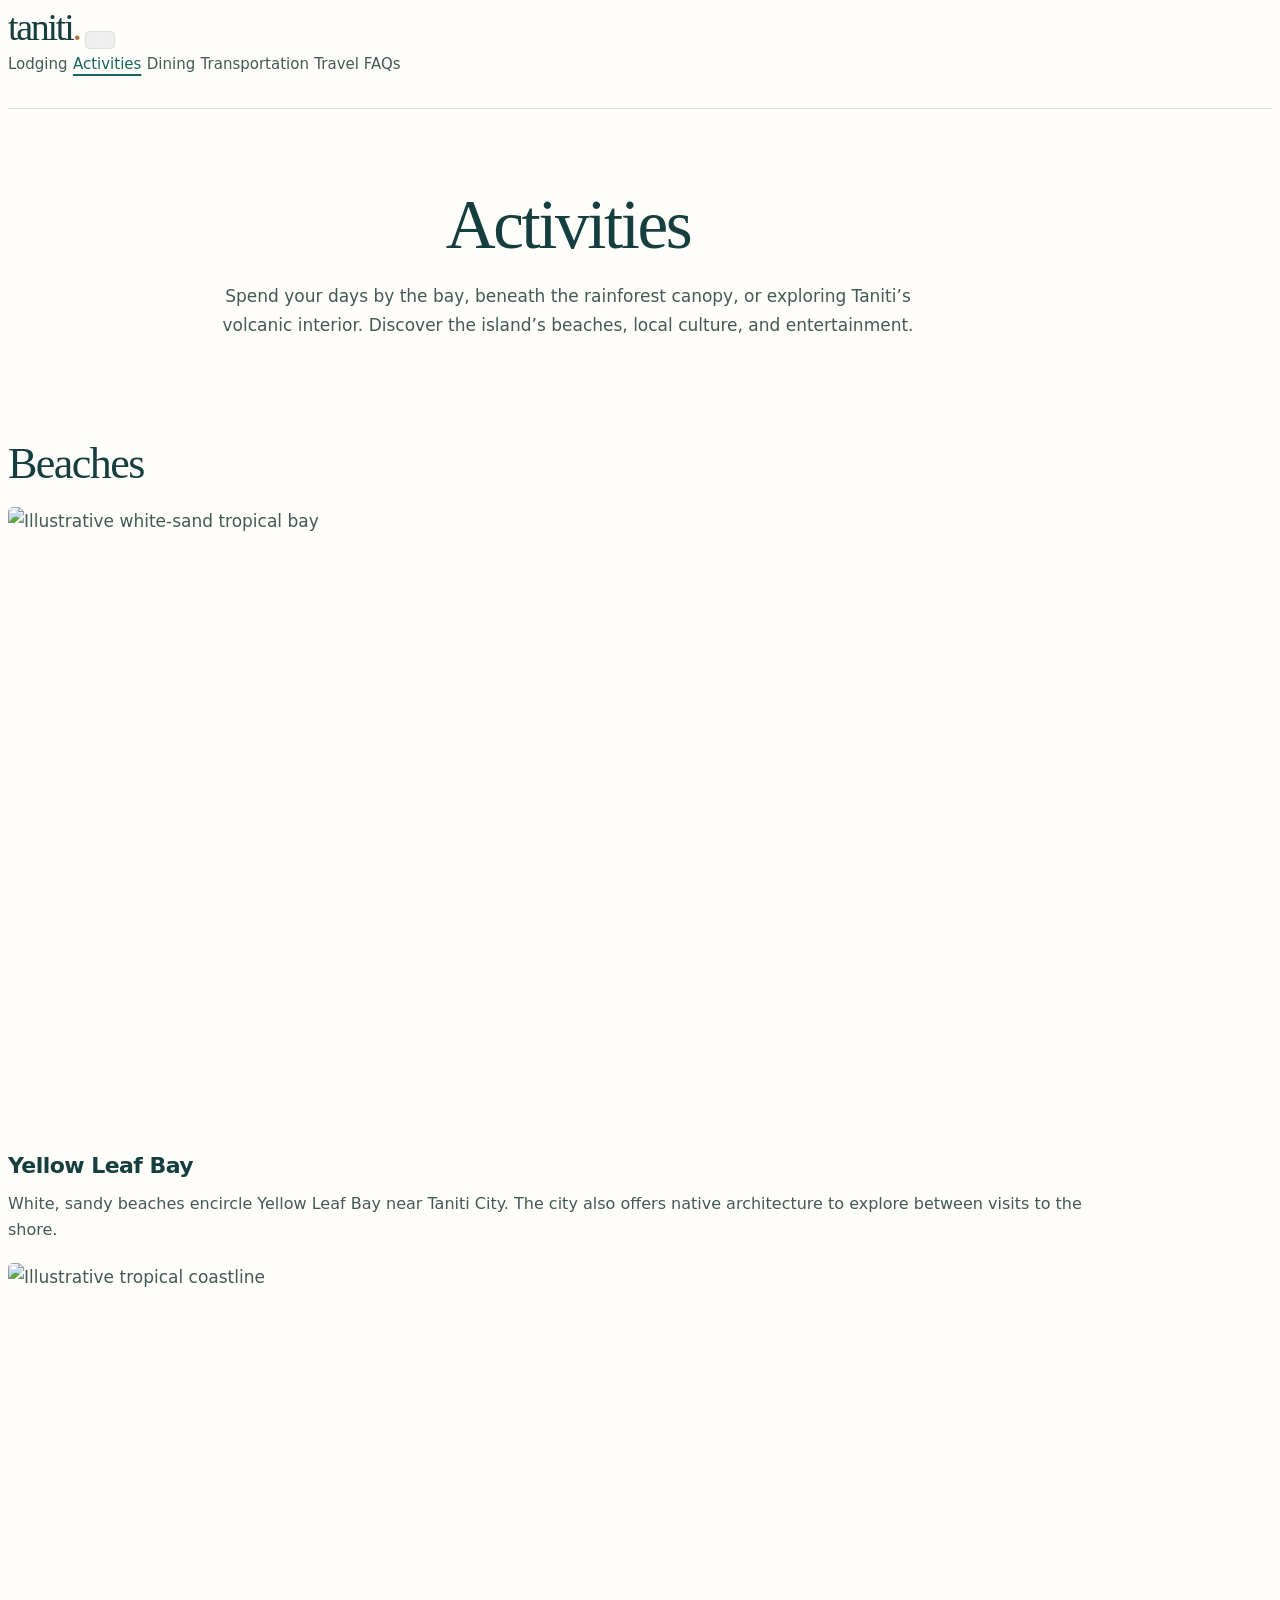
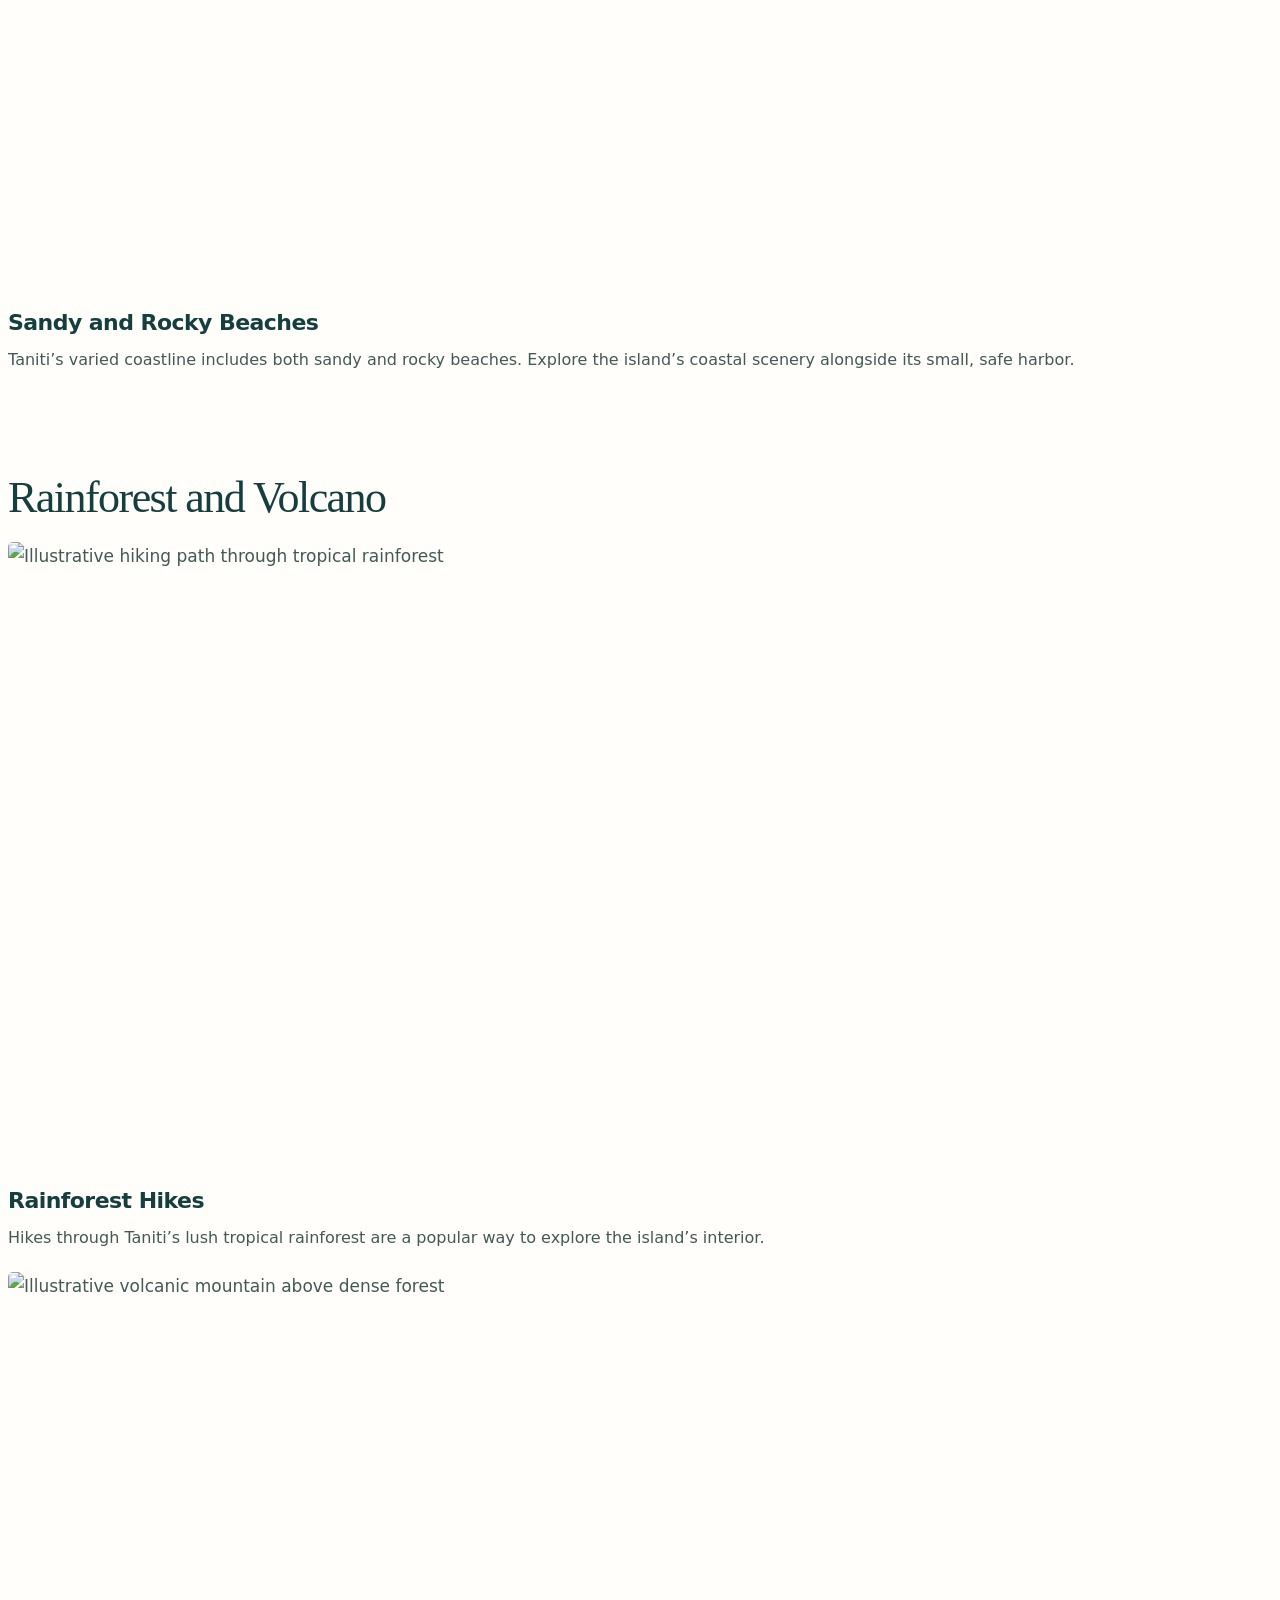
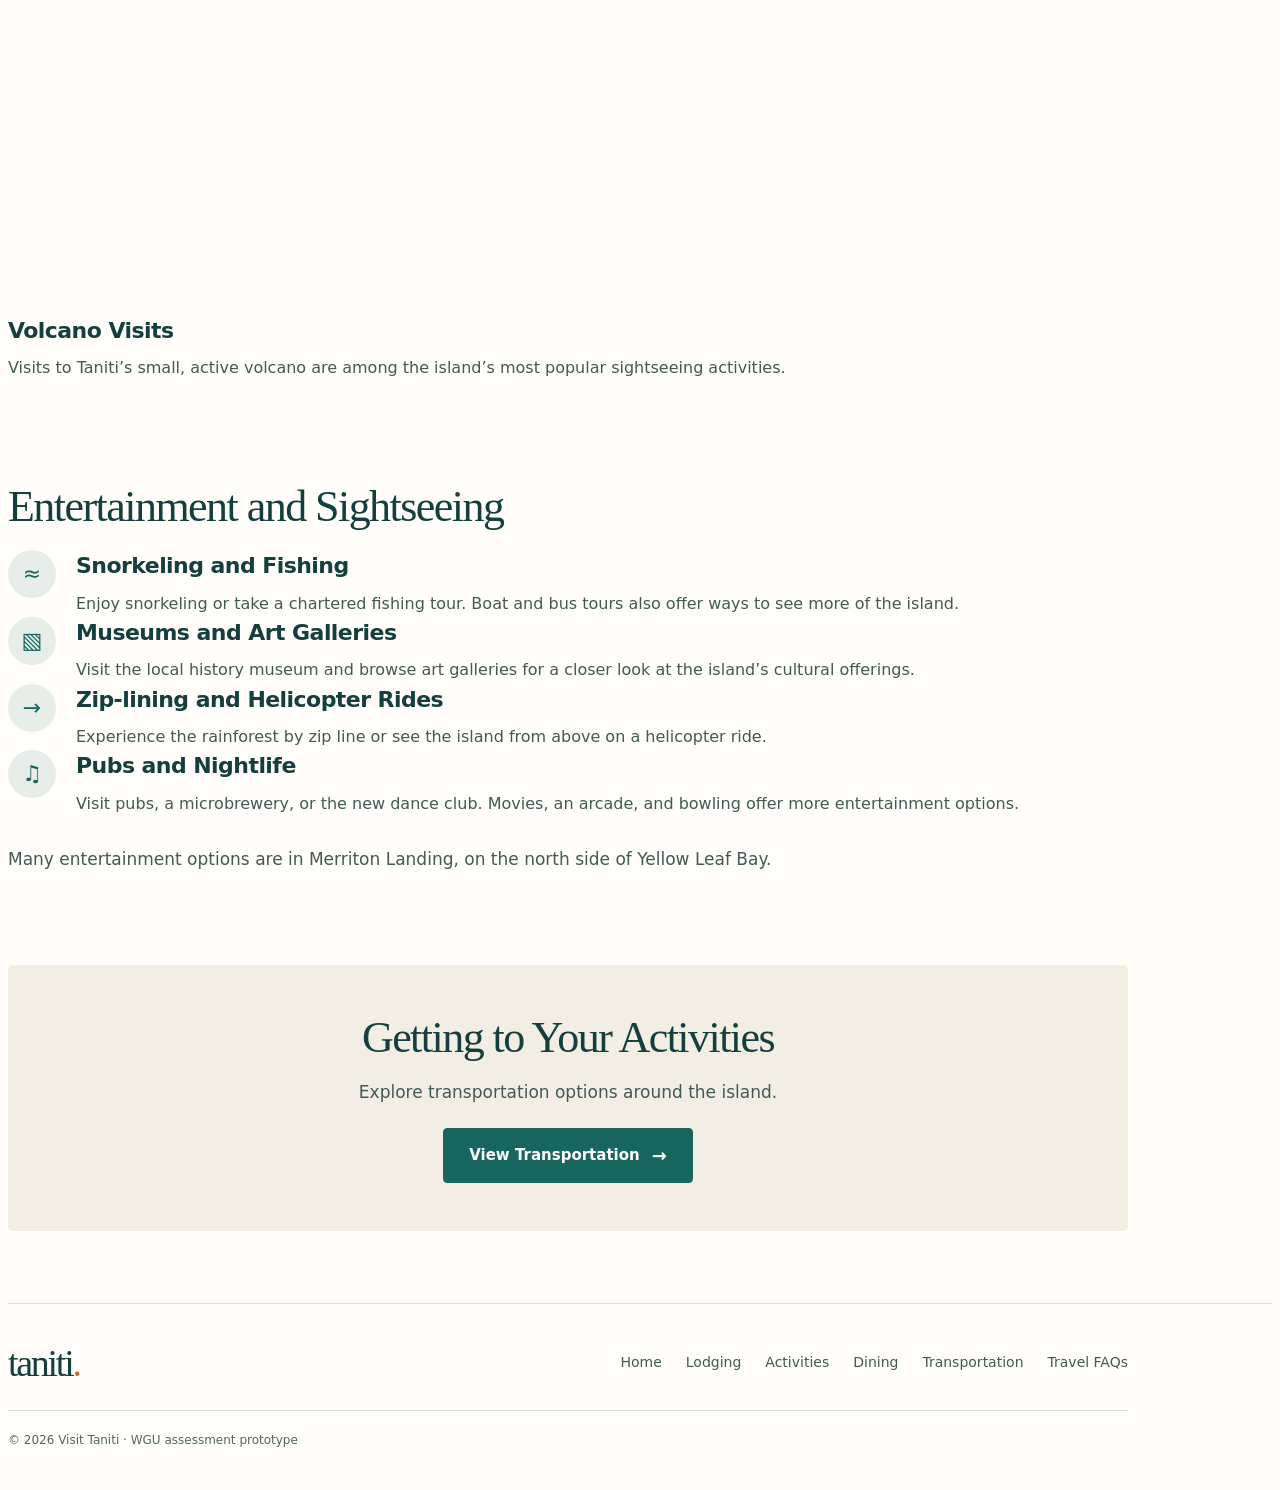
==== activities.html @ 632cdb4e "initial commit" ====
<!doctype html>
<html lang="en">
<head>
  <meta charset="utf-8">
  <meta name="viewport" content="width=device-width, initial-scale=1">
  <meta name="description" content="Explore Taniti beaches, rainforest hikes, volcano visits, entertainment, and sightseeing.">
  <title>Activities | Visit Taniti</title>
  <link rel="stylesheet" href="assets/vendor/bootstrap/bootstrap.min.css">
  <link rel="stylesheet" href="styles.css">
  <script src="assets/vendor/bootstrap/bootstrap.bundle.min.js" defer></script> 
  <script src="script.js" defer></script>
  <noscript>
  <style>
  .navbar-collapse.collapse {
    display: block;
  }
  .menu-toggle {
    display: none;
  }
  .accordion-collapse.collapse {
    display: block;
  }
  </style>
  </noscript>
</head>
<body>
  <a class="skip-link" href="#main-content">Skip to content</a>
  <header class="site-header navbar navbar-expand-md">
    <div class="container header-inner"> <a class="brand" href="index.html" aria-label="Visit Taniti home">taniti<span>.</span></a>
      <button class="menu-toggle navbar-toggler" data-bs-toggle="collapse" data-bs-target="#primary-navigation" type="button" aria-controls="primary-navigation" aria-expanded="false" aria-label="Toggle navigation menu"><span class="navbar-toggler-icon" aria-hidden="true"></span></button>
      <nav id="primary-navigation" class="collapse navbar-collapse" aria-label="Main navigation">
        <div class="primary-nav navbar-nav ms-auto">
          <a href="lodging.html">Lodging</a>
          <a href="activities.html" aria-current="page">Activities</a>
          <a href="dining.html">Dining</a>
          <a href="transportation.html">Transportation</a>
          <a href="faqs.html">Travel FAQs</a>
        </div>
      </nav>
    </div>
  </header>
  <main id="main-content" class="container">
    <div class="page-intro">
      <h1>Activities</h1>
      <p>Spend your days by the bay, beneath the rainforest canopy, or exploring Taniti’s volcanic interior. Discover the island’s beaches, local culture, and entertainment.</p>
    </div>
    <section class="section">
      <h2>Beaches</h2>
      <div class="row row-cols-1 row-cols-md-2 content-grid">
        <div class="col">
          <article class="image-card"><img src="assets/coast.png" alt="Illustrative white-sand tropical bay" width="1536" height="1024" loading="lazy" >
            <h3>Yellow Leaf Bay</h3>
            <p>White, sandy beaches encircle Yellow Leaf Bay near Taniti City. The city also offers native architecture to explore between visits to the shore.</p>
          </article>
        </div>
        <div class="col">
          <article class="image-card"><img src="assets/coast.png" alt="Illustrative tropical coastline" width="1536" height="1024" loading="lazy" >
            <h3>Sandy and Rocky Beaches</h3>
            <p>Taniti’s varied coastline includes both sandy and rocky beaches. Explore the island’s coastal scenery alongside its small, safe harbor.</p>
          </article>
        </div>
      </div>
    </section>
    <section class="section">
      <h2>Rainforest and Volcano</h2>
      <div class="row row-cols-1 row-cols-md-2 content-grid">
        <div class="col">
          <article class="image-card"><img src="assets/rainforest.png" alt="Illustrative hiking path through tropical rainforest" width="1536" height="1024" loading="lazy" >
            <h3>Rainforest Hikes</h3>
            <p>Hikes through Taniti’s lush tropical rainforest are a popular way to explore the island’s interior.</p>
          </article>
        </div>
        <div class="col">
          <article class="image-card"><img src="assets/rainforest.png" alt="Illustrative volcanic mountain above dense forest" width="1536" height="1024" loading="lazy" >
            <h3>Volcano Visits</h3>
            <p>Visits to Taniti’s small, active volcano are among the island’s most popular sightseeing activities.</p>
          </article>
        </div>
      </div>
    </section>
    <section class="section">
      <h2>Entertainment and Sightseeing</h2>
      <div class="row row-cols-1 row-cols-md-2 content-grid info-grid">
        <div class="col">
          <article class="info-item"><span class="icon" aria-hidden="true">≈</span>
            <div>
              <h3>Snorkeling and Fishing</h3>
              <p>Enjoy snorkeling or take a chartered fishing tour. Boat and bus tours also offer ways to see more of the island.</p>
            </div>
          </article>
        </div>
        <div class="col">
          <article class="info-item"><span class="icon" aria-hidden="true">▧</span>
            <div>
              <h3>Museums and Art Galleries</h3>
              <p>Visit the local history museum and browse art galleries for a closer look at the island’s cultural offerings.</p>
            </div>
          </article>
        </div>
        <div class="col">
          <article class="info-item"><span class="icon" aria-hidden="true">→</span>
            <div>
              <h3>Zip-lining and Helicopter Rides</h3>
              <p>Experience the rainforest by zip line or see the island from above on a helicopter ride.</p>
            </div>
          </article>
        </div>
        <div class="col">
          <article class="info-item"><span class="icon" aria-hidden="true">♫</span>
            <div>
              <h3>Pubs and Nightlife</h3>
              <p>Visit pubs, a microbrewery, or the new dance club. Movies, an arcade, and bowling offer more entertainment options.</p>
            </div>
          </article>
        </div>
      </div>
      <p style="margin-top:28px">Many entertainment options are in Merriton Landing, on the north side of Yellow Leaf Bay.</p>
    </section>
    <section class="cta">
      <h2>Getting to Your Activities</h2>
      <p>Explore transportation options around the island.</p>
      <a class="button" href="transportation.html">View Transportation</a></section>
  </main>
  <footer class="site-footer">
    <div class="container">
      <div class="footer-top"><a class="brand" href="index.html" aria-label="Visit Taniti home">taniti<span>.</span></a>
        <nav class="footer-nav" aria-label="Footer navigation">
          <a href="index.html">Home</a>
          <a href="lodging.html">Lodging</a>
          <a href="activities.html">Activities</a>
          <a href="dining.html">Dining</a>
          <a href="transportation.html">Transportation</a>
          <a href="faqs.html">Travel FAQs</a>
        </nav>
      </div>
      <div class="credits">
        <p>© 2026 Visit Taniti · WGU assessment prototype</p>
      </div>
    </div>
  </footer>
</body>
</html>
---- styles.css ----
:root {
  --ink: #153e3e;
  --body: #425956;
  --teal: #17665f;
  --teal-dark: #104c47;
  --paper: #fffefa;
  --sand: #f2eee4;
  --line: #d8dfd8;
  --muted: #e7eeea;
  --accent: #b46c38;
  --width: 1120px;
}
html {
  scroll-padding-top: 24px;
}
body {
  background: var(--paper);
  color: var(--body);
  font: 17px/1.65 Inter, system-ui, sans-serif;
}
a {
  color: var(--teal);
  text-underline-offset: 5px;
}
a:hover {
  color: var(--teal-dark);
}
img {
  display: block;
  width: 100%;
  height: auto;
}
h1,
h2,
h3 {
  color: var(--ink);
  line-height: 1.15;
  margin: 0 0 18px;
  letter-spacing: -0.035em;
}
h1,
h2 {
  font-family: Baskervville, Georgia, serif;
  font-weight: 400;
}
h1 {
  font-size: clamp(44px, 5.4vw, 72px);
}
h2 {
  font-size: clamp(32px, 3.5vw, 44px);
}
h3 {
  font-size: 22px;
  font-weight: 650;
  letter-spacing: -0.025em;
}
p {
  margin: 0 0 20px;
}
:focus-visible {
  outline: 3px solid #b46c38;
  outline-offset: 5px;
}
.container {
  width: min(var(--width), calc(100% - 64px));
  max-width: var(--width);
  padding-inline: 0;
}
.skip-link {
  position: absolute;
  top: -100px;
  left: 12px;
  z-index: 20;
  padding: 12px 20px;
  background: white;
}
.skip-link:focus {
  top: 12px;
}
.site-header {
  border-bottom: 1px solid var(--line);
  background: var(--paper);
}
.header-inner {
  min-height: 100px;
  gap: 32px;
}
.brand {
  color: var(--ink);
  text-decoration: none;
  font: 400 38px/1 Baskervville, Georgia, serif;
  letter-spacing: -0.06em;
}
.brand span {
  color: var(--accent);
}
.primary-nav {
  gap: 28px;
  align-items: center;
}
.primary-nav a {
  color: var(--body);
  text-decoration: none;
  font-size: 15px;
  padding: 12px 0;
  white-space: nowrap;
}
.primary-nav a:hover,
.primary-nav a[aria-current] {
  color: var(--teal);
  text-decoration: underline;
  text-decoration-thickness: 2px;
}
.menu-toggle {
  border: 1px solid var(--line);
  border-radius: 4px;
  padding: 8px 14px;
  color: var(--ink);
}
.button {
  display: inline-flex;
  align-items: center;
  justify-content: center;
  padding: 13px 25px;
  background: var(--teal);
  color: white;
  border: 1px solid var(--teal);
  border-radius: 4px;
  font-size: 15px;
  font-weight: 600;
  text-decoration: none;
  line-height: 1.5;
  gap: 12px;
}
.button::after {
  content: "→";
  font-size: 18px;
}
.button:hover {
  background: var(--teal-dark);
  color: white;
}
.button.no-arrow::after {
  content: none;
}
.text-link {
  display: inline-block;
  font-size: 15px;
  font-weight: 650;
}
.text-link::after {
  content: " →";
}
.eyebrow {
  color: var(--teal);
  text-transform: uppercase;
  font-size: 12px;
  font-weight: 700;
  letter-spacing: 0.16em;
  margin-bottom: 15px;
}
.page-intro {
  text-align: center;
  max-width: 740px;
  margin: auto;
  padding: 76px 0 60px;
}
.page-intro p:last-child {
  margin-bottom: 0;
}
.section {
  padding-block: 40px;
}
.section-heading {
  margin-bottom: 30px;
}
.section-heading p {
  max-width: 660px;
  margin: 0 auto 2rem;
}
.hero {
  --bs-gutter-x: 60px;
  padding-block: 60px 40px;
}
.hero p {
  max-width: 440px;
  font-size: 18px;
}
.hero .button {
  margin-top: 10px;
}
.hero img {
  height: 440px;
  object-fit: cover;
  border-radius: 110px 4px 4px 4px;
}
.content-grid {
  --bs-gutter-x: 32px;
  --bs-gutter-y: 32px;
}
.image-card img {
  aspect-ratio: 1.8;
  object-fit: cover;
  border-radius: 5px;
  margin-bottom: 24px;
}
.image-card h3 {
  margin-bottom: 12px;
}
.image-card p {
  font-size: 16px;
}
.card-visual {
  height: 190px;
  border-radius: 5px;
  background: var(--muted);
  padding: 28px;
  display: flex;
  align-items: flex-end;
  margin-bottom: 24px;
}
.card-visual .visual-word {
  font: 400 42px/1 Baskervville, Georgia, serif;
  color: var(--teal);
}
.card-visual.sand {
  background: #ece4d5;
}
.card-visual.water {
  background: #d9e9e8;
}
.feature {
  background: var(--sand);
  border-radius: 6px;
  overflow: hidden;
  margin-block: 40px 72px;
}
.feature img {
  height: 340px;
  object-fit: cover;
}
.feature-copy {
  padding: 38px;
}
.feature h2 {
  font-size: 36px;
}
.feature p {
  font-size: 16px;
}
.info-grid {
  --bs-gutter-y: 36px;
}
.info-item {
  display: flex;
  gap: 20px;
  align-items: flex-start;
}
.info-item .icon {
  flex: 0 0 48px;
  width: 48px;
  height: 48px;
  background: var(--muted);
  border-radius: 50%;
  display: grid;
  place-items: center;
  color: var(--teal);
  font-size: 22px;
  font-weight: 500;
}
.info-item p {
  font-size: 16px;
  margin-bottom: 0;
}
.info-item h3 {
  margin: 3px 0 12px;
}
.note {
  border-top: 1px solid var(--line);
  padding-block: 30px;
}
.note h2 {
  font-size: 30px;
}
.narrow {
  max-width: 850px;
  margin-inline: auto;
}
.reservation-link {
  margin-bottom: 32px;
}
.reservation {
  padding-top: 34px;
  border-top: 1px solid var(--line);
  scroll-margin-top: 20px;
}
.reservation ol {
  padding-left: 24px;
}
.reservation li {
  margin-bottom: 10px;
}
.sample-listing {
  background: var(--sand);
  padding: 28px;
  margin-top: 28px;
  border-radius: 5px;
  display: flex;
  justify-content: space-between;
  gap: 28px;
  align-items: center;
}
.sample-listing p {
  margin: 0;
  font-size: 15px;
}
.sample-listing .button {
  flex-shrink: 0;
}
.sample-label {
  display: block;
  font-size: 12px;
  color: var(--body);
  font-weight: 600;
  margin-bottom: 10px;
}
.sample-listing h3 {
  margin-bottom: 8px;
}
.cta {
  text-align: center;
  padding: 48px 28px;
  background: var(--sand);
  border-radius: 5px;
  margin: 32px 0 72px;
}
.cta h2 {
  margin-bottom: 14px;
}
.cta p {
  max-width: 650px;
  margin: 0 auto 22px;
}
.meta {
  color: var(--teal);
  font-size: 13px;
  font-weight: 650;
  margin-bottom: 12px;
}
.dining-feature {
  height: 260px;
  object-fit: cover;
  border-radius: 5px;
  margin-bottom: 32px;
}
.restaurant-card {
  border-top: 2px solid var(--teal);
  padding-top: 22px;
}
.restaurant-card p {
  font-size: 16px;
}
.faq-list {
  margin: 0 auto 48px;
  max-width: 850px;
  --bs-accordion-bg: transparent;
  --bs-accordion-border-color: var(--line);
  --bs-accordion-btn-color: var(--ink);
  --bs-accordion-active-color: var(--ink);
  --bs-accordion-active-bg: transparent;
}
.faq-list .accordion-item:first-child { border-top: 1px solid var(--line); }
.faq-list .accordion-item:last-child { border-bottom: 1px solid var(--line); }
.faq-list .accordion-button {
  padding: 25px 0;
  font: 600 17px/1.5 Inter, system-ui, sans-serif;
  letter-spacing: normal;
  box-shadow: none;
  gap: 20px;
}
.faq-list .accordion-button::after {
  content: '+';
  background: none;
  width: 26px;
  height: auto;
  color: var(--teal);
  font-size: 26px;
  font-weight: 400;
  transform: none;
}
.faq-list .accordion-button:not(.collapsed)::after { content: '−'; }
.faq-list .accordion-body { padding: 0 32px 0 0; font-size: 16px; }
.arrival-card {
  border: 1px solid var(--line);
  border-radius: 5px;
  overflow: hidden;
}
.arrival-body {
  padding: 26px;
}
.arrival-body p {
  font-size: 16px;
  margin-bottom: 0;
}
.arrival-title {
  padding: 32px;
  background: var(--muted);
  color: var(--teal);
  font: 400 36px/1.3 Baskervville, Georgia, serif;
  min-height: 145px;
  display: flex;
  align-items: end;
}
.site-footer {
  border-top: 1px solid var(--line);
  padding: 40px 0 25px;
  margin-top: 36px;
}
.footer-top {
  display: flex;
  justify-content: space-between;
  gap: 30px;
  align-items: center;
  margin-bottom: 28px;
}
.footer-nav {
  display: flex;
  flex-wrap: wrap;
  gap: 12px 24px;
}
.footer-nav a {
  font-size: 14px;
  color: var(--body);
  text-decoration: none;
}
.footer-nav a:hover {
  text-decoration: underline;
}
.credits {
  border-top: 1px solid var(--line);
  padding-top: 20px;
  font-size: 12px;
  line-height: 1.6;
  color: #536661;
}
.credits p {
  margin-bottom: 7px;
}
.modal { --bs-modal-width: 580px; }
.modal-content {
  border: 0;
  border-radius: 8px;
  color: var(--body);
  background: var(--paper);
}
.modal-body { padding: 36px; }
.modal-backdrop { --bs-backdrop-bg: #0c2624; --bs-backdrop-opacity: .65; }
.modal h2 { padding-right: 30px; font-size: 34px; }
.modal ul { padding-left: 22px; }
.modal li { margin-bottom: 10px; }
.dialog-close {
  position: absolute;
  top: 12px;
  right: 12px;
  width: 40px;
  height: 40px;
  border: 0;
  color: var(--ink);
  background: var(--muted);
  border-radius: 50%;
  font-size: 24px;
}
.dialog-notice {
  background: var(--sand);
  padding: 16px;
  font-size: 14px;
  border-radius: 4px;
}
@media (max-width: 900px) {
  .primary-nav {
    gap: 18px;
  }
  .primary-nav a {
    font-size: 14px;
  }
  .hero {
    --bs-gutter-x: 32px;
  }
  .hero img {
    height: 390px;
  }
  .footer-top {
    align-items: flex-start;
    flex-direction: column;
  }
  .sample-listing {
    align-items: flex-start;
    flex-direction: column;
  }
}
@media (max-width: 767.98px) {
  .container {
    width: calc(100% - 40px);
  }
  .site-header > .header-inner {
    /* Reserve the same top row throughout the collapse animation. */
    display: grid;
    grid-template-columns: 1fr auto;
    grid-template-rows: 80px auto;
    min-height: 80px;
    gap: 0;
  }
  .header-inner > .navbar-collapse {
    grid-column: 1 / -1;
    grid-row: 2;
    width: 100%;
  }
  .brand {
    font-size: 34px;
  }
  .primary-nav {
    width: 100%;
    align-items: stretch;
    gap: 0;
    padding: 12px 0 20px;
  }
  .primary-nav a {
    padding: 10px 0;
    font-size: 16px;
  }
  .hero {
    padding-top: 36px;
    --bs-gutter-x: 0;
    row-gap: 32px;
  }
  .hero img {
    height: 300px;
    border-top-left-radius: 70px;
  }
  .hero p {
    font-size: 17px;
  }
  .page-intro {
    padding: 46px 0 36px;
  }
  .section {
    padding-block: 26px;
  }
  .feature {
    margin-block: 26px 40px;
  }
  .feature img {
    height: 230px;
  }
  .feature-copy {
    padding: 28px;
  }
  .card-visual {
    height: 150px;
  }
  .cta {
    padding: 32px 22px;
    margin-bottom: 40px;
  }
  .cta h2 {
    font-size: 33px;
  }
  .faq-list .accordion-button {
    font-size: 16px;
  }
  .footer-nav {
    gap: 16px 24px;
  }
  .modal-body {
    padding: 28px;
  }
}

/* Keep the original header dimensions while Bootstrap controls collapse. */
.site-header.navbar { padding: 0; }
.site-header .navbar-collapse { flex-grow: 0; }
.menu-toggle { line-height: 1.65; font-size: 17px; }
.accordion-button:focus-visible, .menu-toggle:focus-visible { outline: 3px solid var(--accent); outline-offset: 5px; box-shadow: none; }
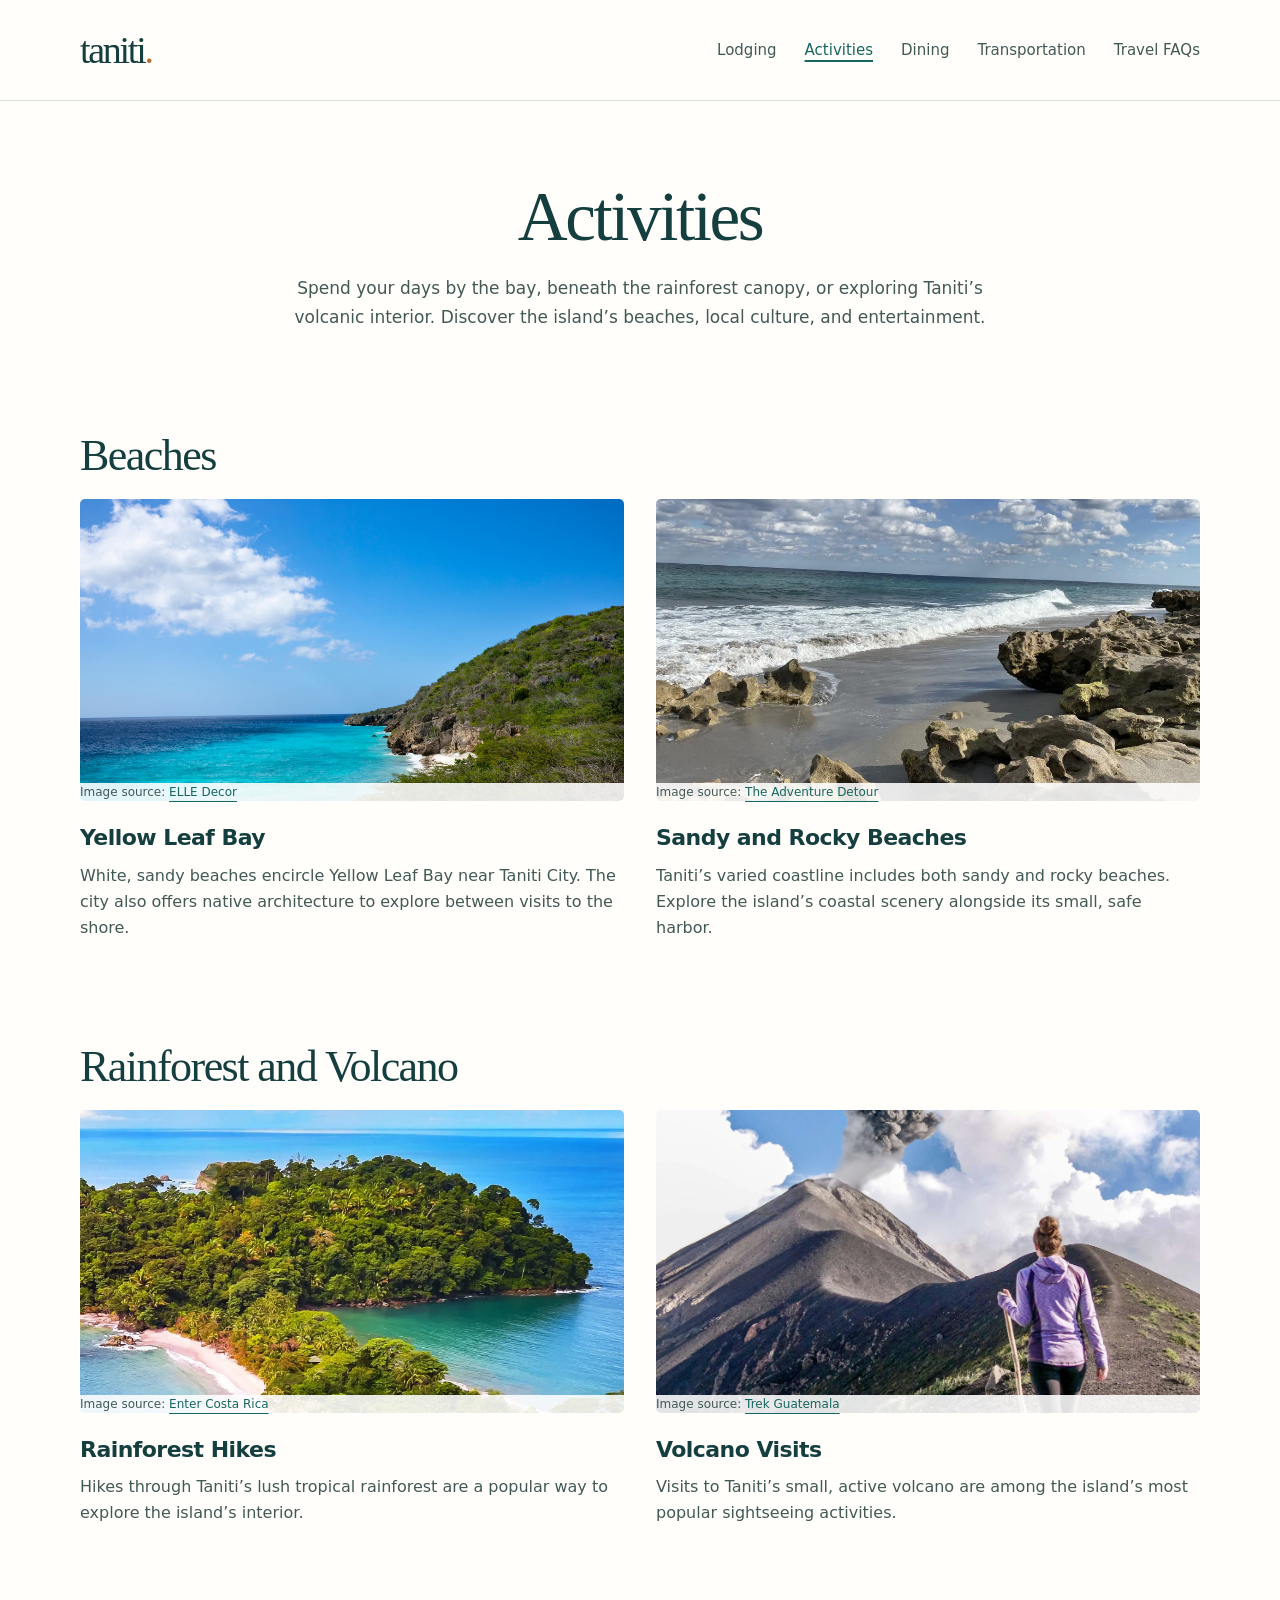
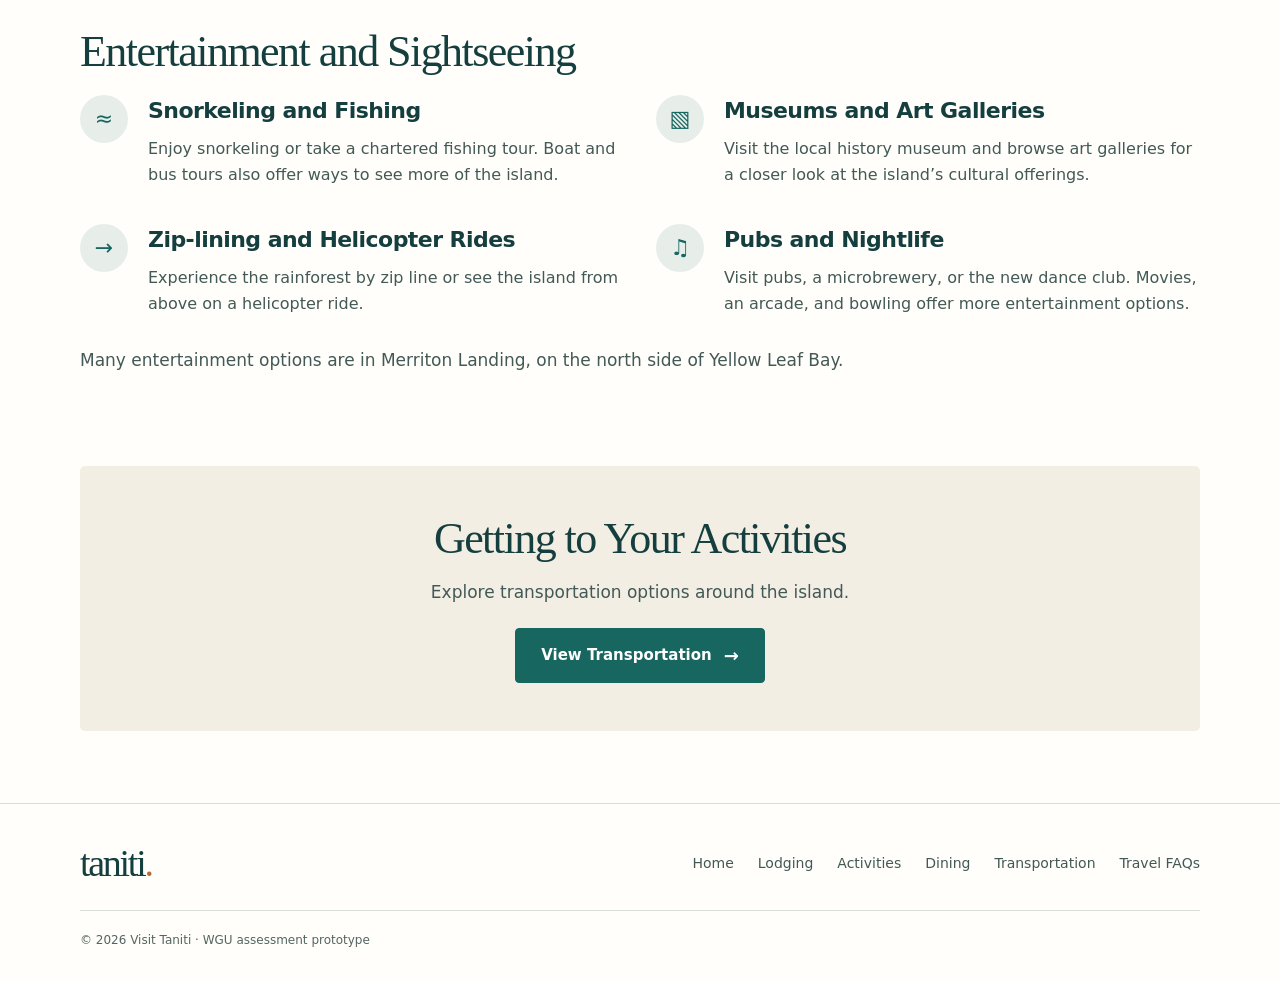
==== commit 1c1f9bc2: "update images, add captions" ====
--- a/activities.html
+++ b/activities.html
@@ -48,13 +48,20 @@
       <h2>Beaches</h2>
       <div class="row row-cols-1 row-cols-md-2 content-grid">
         <div class="col">
-          <article class="image-card"><img src="assets/coast.png" alt="Illustrative white-sand tropical bay" width="1536" height="1024" loading="lazy" >
+          <article class="image-card">
+            <figure class="image-figure">
+          <img src="assets/coast.png" alt="White-sand tropical bay" width="1536" height="1024" loading="lazy" >
+          <figcaption class="figure-caption">Image source: <a href="https://www.elledecor.com/life-culture/travel/g42723946/white-sand-beaches/">ELLE Decor</a></figcaption>
+        </figure>
             <h3>Yellow Leaf Bay</h3>
             <p>White, sandy beaches encircle Yellow Leaf Bay near Taniti City. The city also offers native architecture to explore between visits to the shore.</p>
           </article>
         </div>
         <div class="col">
-          <article class="image-card"><img src="assets/coast.png" alt="Illustrative tropical coastline" width="1536" height="1024" loading="lazy" >
+          <article class="image-card"><figure class="image-figure">
+          <img src="assets/rocky-beach.png" alt="Rocky beach" width="1536" height="1024" loading="lazy" >
+          <figcaption class="figure-caption">Image source: <a href="https://theadventuredetour.com/rocky-beaches-in-florida/">The Adventure Detour</a></figcaption>
+        </figure>
             <h3>Sandy and Rocky Beaches</h3>
             <p>Taniti’s varied coastline includes both sandy and rocky beaches. Explore the island’s coastal scenery alongside its small, safe harbor.</p>
           </article>
@@ -65,13 +72,19 @@
       <h2>Rainforest and Volcano</h2>
       <div class="row row-cols-1 row-cols-md-2 content-grid">
         <div class="col">
-          <article class="image-card"><img src="assets/rainforest.png" alt="Illustrative hiking path through tropical rainforest" width="1536" height="1024" loading="lazy" >
+          <article class="image-card"><figure class="image-figure">
+          <img src="assets/rainforest.png" alt="hiking path through tropical rainforest" width="1536" height="1024" loading="lazy" >
+          <figcaption class="figure-caption">Image source: <a href="https://www.entercostarica.com/destinations/central-pacific/manuel-antonio">Enter Costa Rica</a></figcaption>
+        </figure>
             <h3>Rainforest Hikes</h3>
             <p>Hikes through Taniti’s lush tropical rainforest are a popular way to explore the island’s interior.</p>
           </article>
         </div>
         <div class="col">
-          <article class="image-card"><img src="assets/rainforest.png" alt="Illustrative volcanic mountain above dense forest" width="1536" height="1024" loading="lazy" >
+          <article class="image-card"><figure class="image-figure">
+          <img src="assets/volcano-hike.png" alt="volcanic mountain hike" width="1536" height="1024" loading="lazy" >
+          <figcaption class="figure-caption">Image source: <a href="https://trekguatemala.com/tours/acatenango-volcano-4-x-4-day-option/">Trek Guatemala</a></figcaption>
+        </figure>
             <h3>Volcano Visits</h3>
             <p>Visits to Taniti’s small, active volcano are among the island’s most popular sightseeing activities.</p>
           </article>
--- a/styles.css
+++ b/styles.css
@@ -29,6 +29,28 @@
   display: block;
   width: 100%;
   height: auto;
+}
+.image-figure {
+  margin: 0;
+}
+.image-figure .figure-caption {
+  margin-top: 8px;
+  color: var(--body);
+  font-size: 12px;
+  line-height: 1.5;
+}
+.content-grid .image-figure .figure-caption {
+    margin-top: -18px;
+    background: #ffffffe0;
+    z-index: 1;
+    position: relative;
+    margin-bottom: 18px;
+}
+.feature .figure-caption {
+    margin-top: -38px;
+    padding: 8px 16px 12px;
+    background: #ffffffe0;
+    position: relative;
 }
 h1,
 h2,
@@ -202,10 +224,10 @@
   aspect-ratio: 1.8;
   object-fit: cover;
   border-radius: 5px;
-  margin-bottom: 24px;
 }
 .image-card h3 {
   margin-bottom: 12px;
+  margin-top: 24px;
 }
 .image-card p {
   font-size: 16px;
@@ -351,6 +373,8 @@
   height: 260px;
   object-fit: cover;
   border-radius: 5px;
+}
+.dining-figure {
   margin-bottom: 32px;
 }
 .restaurant-card {
